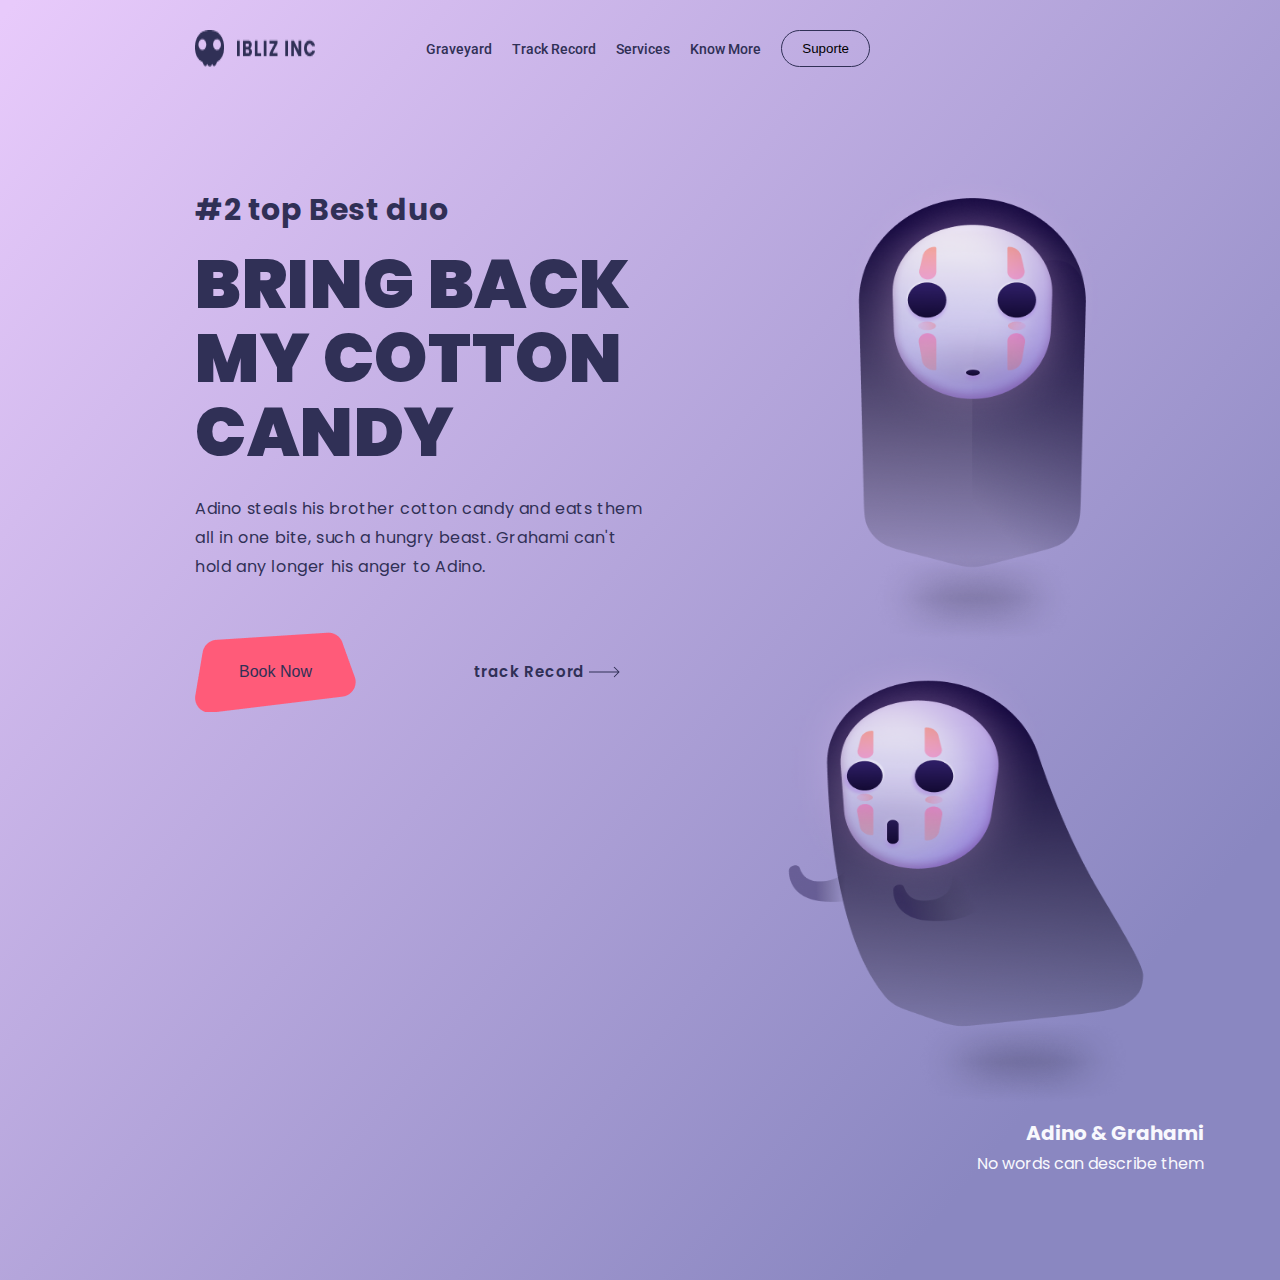
==== index.html @ a25e0220 "subindo projeto novo" ====
<!DOCTYPE html>
<html lang="pt-br">
<head>
    <meta charset="UTF-8">
    <meta name="viewport" content="width=device-width, initial-scale=1.0">
    <title>Fantasmas</title>
    <link rel="preconnect" href="https://fonts.googleapis.com">
    <link rel="preconnect" href="https://fonts.gstatic.com" crossorigin>
    <link href="https://fonts.googleapis.com/css2?family=Poppins:ital,wght@0,400;0,500;0,600;0,900;1,900&family=Roboto:wght@500&display=swap" rel="stylesheet">
       <link rel="stylesheet" href="style.css">
</head>
<body>
    <header>
        <img src="assets/Logo (2).png" alt="logo">
        <nav>
            <a class="ancora" href="#">Graveyard</a>
            <a class="ancora" href="#">Track Record</a>
            <a class="ancora" href="#">Services</a>
            <a class="ancora" href="#">Know More</a>
            <div>
                <button id="button">Suporte</button>
            </div>
        </nav>
    </header>
        <div class="mestre">
            <section class="left">
                <div class="conteudo-left">
                        <h2>#2 top Best duo </h2>
                        <p class="bring-back">BRING BACK MY COTTON CANDY</p>
                        <p class="adino">Adino steals his brother cotton candy and eats them all in one bite, such a hungry beast. Grahami can't hold any longer his anger to Adino.</p>
                    <div class="btn-left">
                        <button id="book">Book Now</button>
                        <a class="track" href="#">track Record <img class="arrow" src="assets/arrow.png" alt="seta frente"> </a>
                    </div>
                </div>
            </section>
            <section class="container-rigth">
                <div class="img-img">
                    <img class="gost-10" src="assets/Group 10.png" alt="">
                    <img class="gost-5" src="assets/Group 5.png" alt="">
                </div>
                <div class="conteudo-rigth">
                    <p class="adino-rigth">Adino & Grahami</p>
                    <p class="words">No words can describe them</p>
                </div>
            </section>
        </div>
    
</body>
</html>
---- style.css ----
*{
    margin: 0;
    padding: 0;
    box-sizing: border-box;
    
    
}
body{
    width: 100vw;
    height: 100vw;
    background: linear-gradient(130deg, #E8CAFB 0.66%, #8A87C1 83.32%);
    overflow: hidden;


}
header{
    padding: 30px;
    display: flex;
    justify-content: space-between;
}
header img{
    margin-left: 165px;
}
nav{
    display: flex;
    align-items: center;
    gap: 20px;
    margin-right: 380px;
}
#button{
    position: relative;
    padding: 10px 20px;
    border-radius: 41px;
    border: 1px solid #303056;
    background-color: transparent;
}
#button:hover{
    background-color: #303056;
    color: #fff;
    transition: .4s;
}
#button:active{
    opacity: .5;
}

.ancora{
    color: #303056;
    text-align: right;
    font-family: Roboto;
    font-size: 14px;
    font-weight: 500;
    text-decoration: none;
}
.ancora:hover{
    opacity: .7;


}
.btn:hover{
    background-color: #303056;
    color: white;
}
.ancora:active{
    opacity: .3;

}
.mestre{
    display: flex;
}
.conteudo-left{
    width: 450px;
    margin: 90px 0 0 195px;
    color:  #303056;
    font-family: Poppins;
    font-size: 20px;
    font-weight: 700;
    letter-spacing: 0.6px;

}
.adino{
    color:#303056;
    font-family: Poppins;
    font-size: 16px;
    font-style: normal;
    font-weight: 400;
    line-height: 180%;
    margin-top: 25px;
}
.bring-back{
    color: var(--Calm-Dark, #303056);
    font-family: poppins;
    font-size: 68px;
    font-weight: 900;
    line-height: 109%;
    margin-top: 15px;
}
#book{
    background-image: url(assets/Rectangle\ 9\ \(2\).png);
    width: 161px;
    height: 80px;
    border: none;
    background-color: transparent;
    color:#303056;
    font-size: 16px;
    margin-top: 50px;
    
}
#book:hover{
    opacity: .8;

}
#book:active{
    opacity: .5;
}
.track{
    margin-left: 113px;
    text-decoration: none;
    color:#303056;
    text-align: right;
    font-family: Poppins;
    font-size: 15px;
    font-weight: 600;

}
.arrow{
    position: relative;
    top: 1px;
}
.gost-5{
    width: 415px;
    height: 464px;
    top: 10px;
    position: relative;
    top: -6px;
    right: 2px;
    right: 55px;
}
.gost-10{
    width: 271px;
    height: 476px;
}
.container-rigth{
    position: relative;
    left: 15%;
    top: 70px;
}
.conteudo-rigth{
    position: relative;
    left: 140px;
    text-align: right;
    position: absolute;
}
.adino-rigth{
    color:#F8F8FD;
    font-family: Poppins, Arial, Helvetica, sans-serif;
    font-size: 20px;
    font-weight: 700;
    line-height: 180%;
    
}
.words{
    color:#F8F8FD;
    font-family: Poppins;
    font-size: 16px;
    font-weight: 400;
}
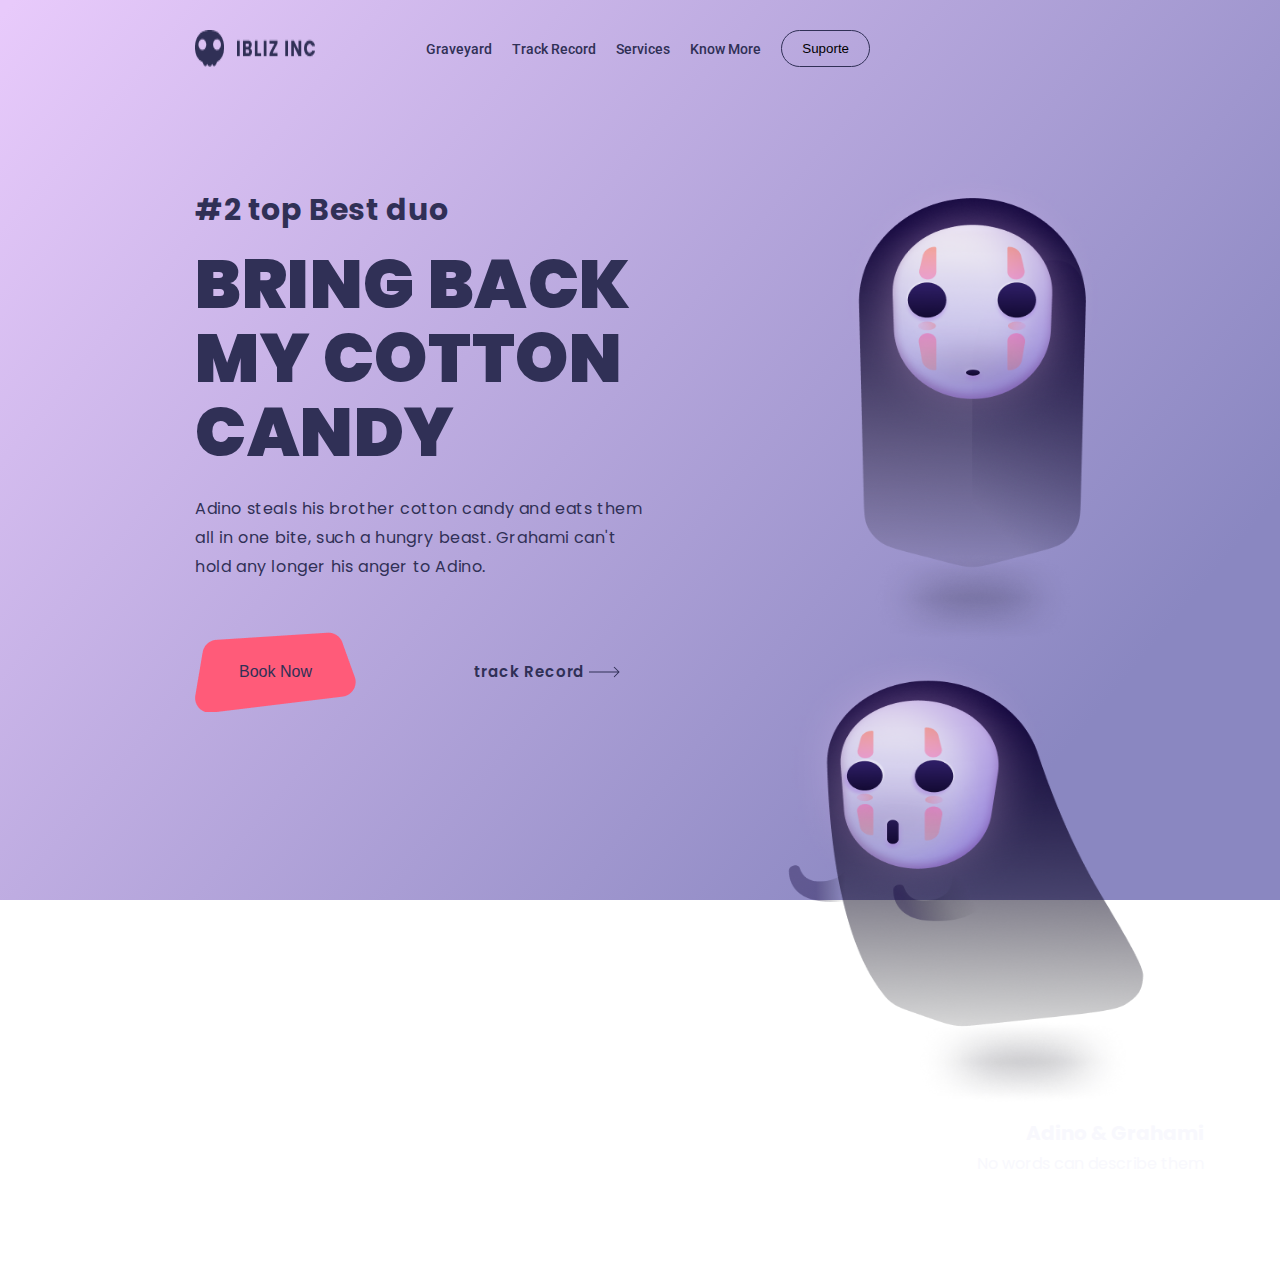
==== commit 2c644fe2: "img" ====
--- a/index.html
+++ b/index.html
@@ -11,7 +11,7 @@
 </head>
 <body>
     <header>
-        <img src="assets/Logo (2).png" alt="logo">
+        <img class="logo" src="assets/Logo (2).png" alt="logo">
         <nav>
             <a class="ancora" href="#">Graveyard</a>
             <a class="ancora" href="#">Track Record</a>
--- a/style.css
+++ b/style.css
@@ -4,11 +4,14 @@
     box-sizing: border-box;
     
     
+    
 }
 body{
     width: 100vw;
     height: 100vw;
     background: linear-gradient(130deg, #E8CAFB 0.66%, #8A87C1 83.32%);
+    background-repeat: no-repeat;
+    background-attachment: fixed;
     overflow: hidden;
 
 
@@ -164,8 +167,63 @@
     font-size: 16px;
     font-weight: 400;
 }
-
-
-
-    
-
+@media (max-width: 430px) {
+    nav{
+        display:none
+    }
+    .mestre{
+        display: block;
+        overflow: hidden;
+    }
+    .conteudo-left{
+        width: 100%;
+        margin: 0;
+    }
+    .logo{
+        margin: 0 auto;
+    }
+    .gost-10{
+        height: 150px;
+        width: 100px;
+        position: relative;
+        left:0 ;
+    }
+    .gost-5{
+        width: 150px;
+        height: 150px;
+        left: 30px;
+    }
+    h2{
+        font: 22px;
+        text-align: center;
+    }
+    .bring-back{
+        font-size: 48px;
+        text-align: center;
+    }
+    .adino{
+        text-align: center;
+        width: 80%;
+        margin: 20px auto;
+    }
+    #book{
+        position: relative;
+        left: 114px;
+    }
+    .track{
+        display: none;
+    }
+    .conteudo-rigth{
+        display: none;
+    }
+    .img-img{
+        position: relative;
+        top:-37px;
+        left: 30px;
+    }
+
+}
+   
+
+    
+
